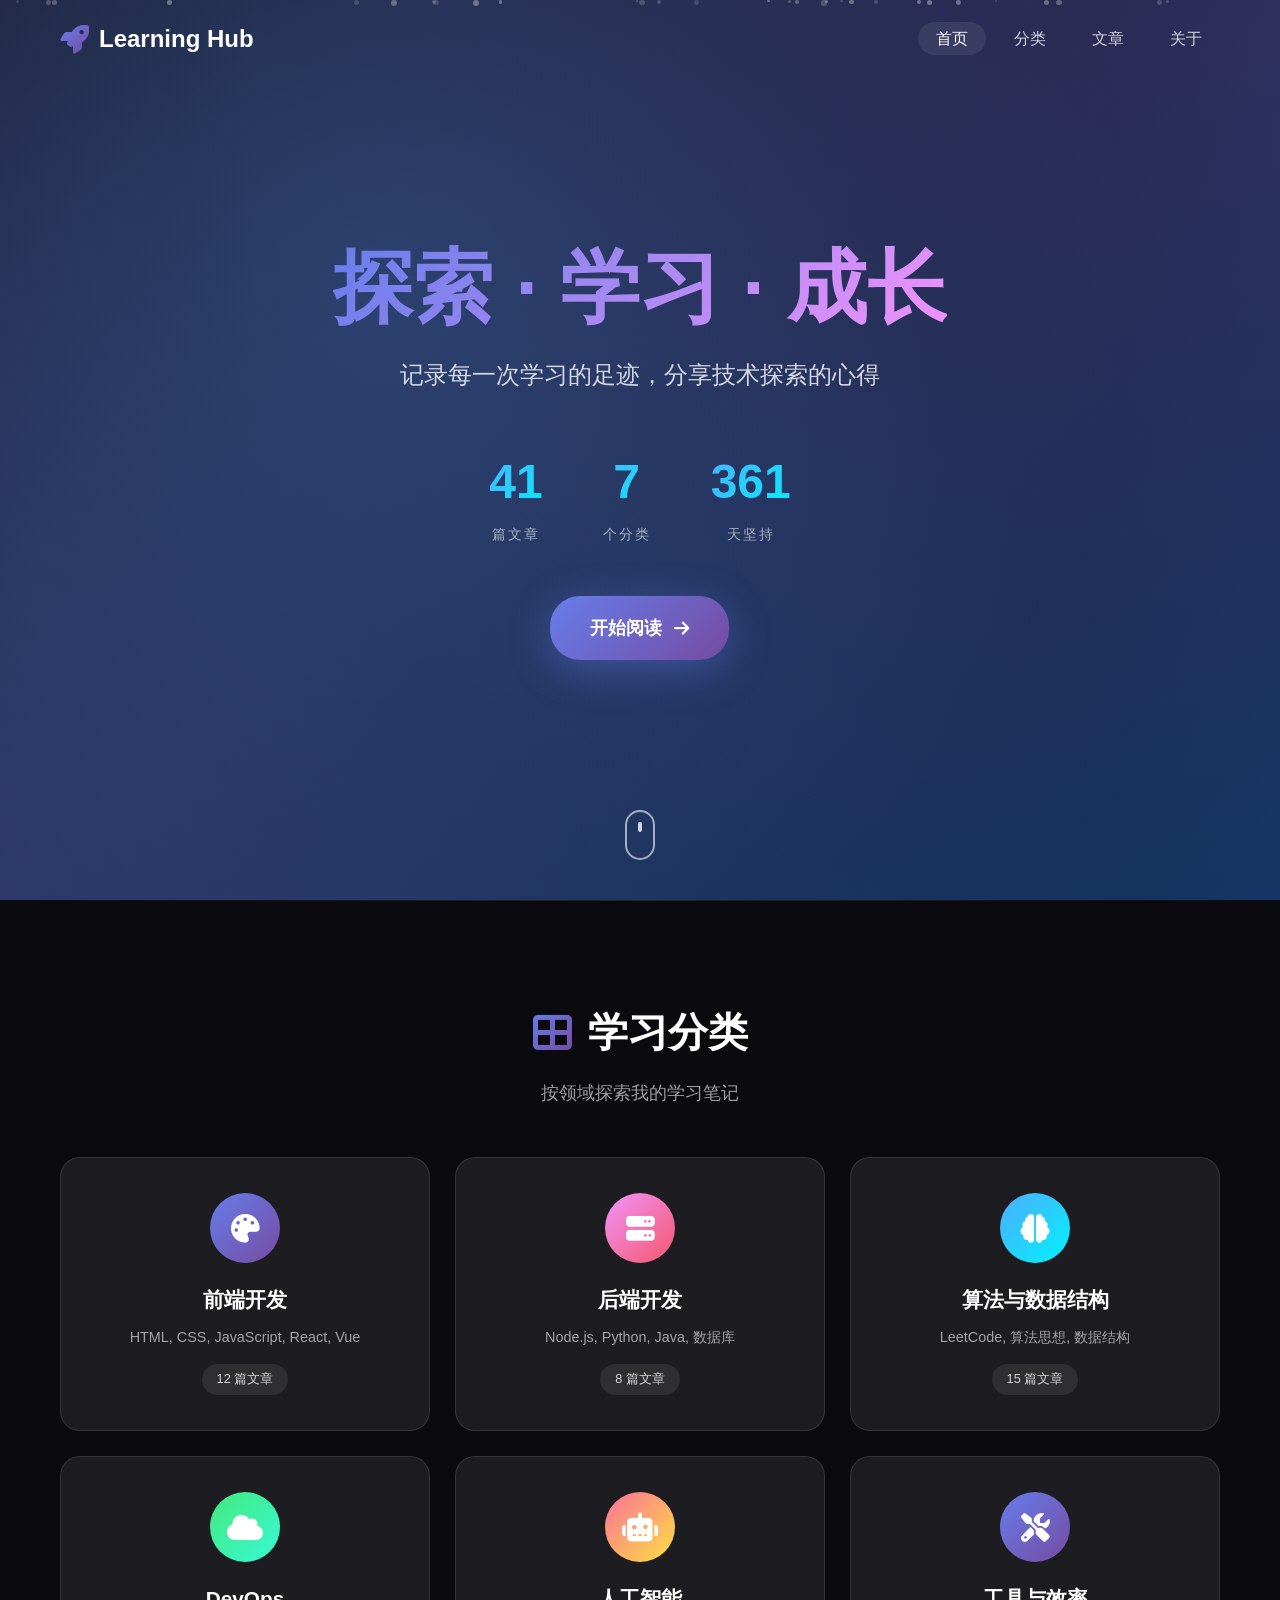
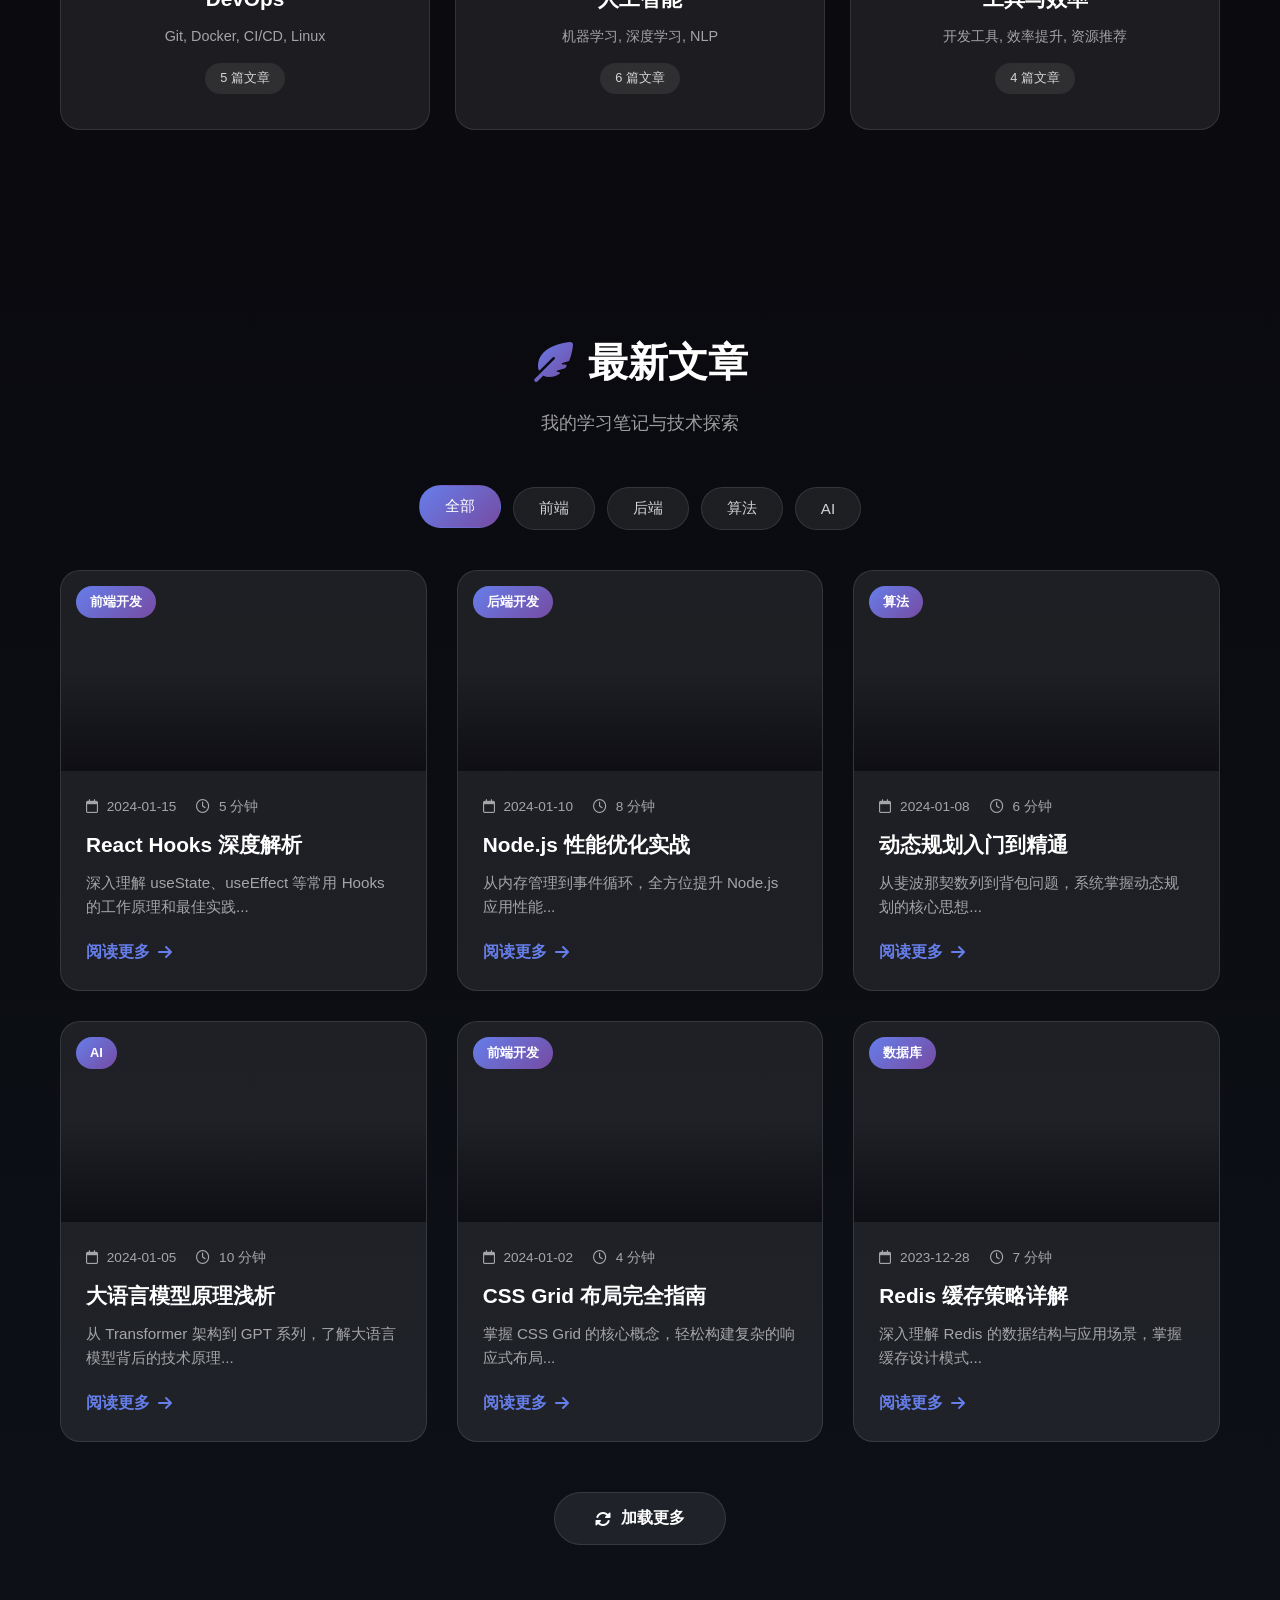
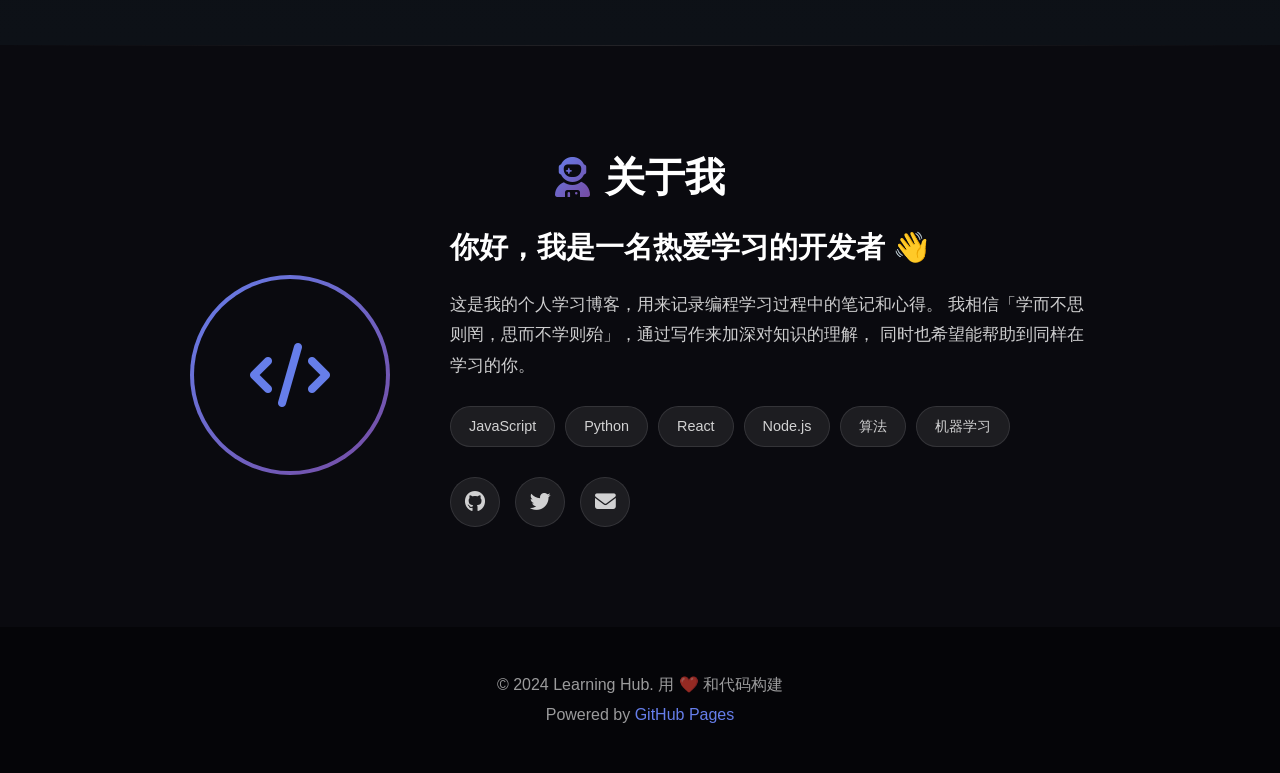
==== index.html @ 8c9c043a "Initial commit: Learning blog with gradient theme" ====
<!DOCTYPE html>
<html lang="zh-CN">
<head>
    <meta charset="UTF-8">
    <meta name="viewport" content="width=device-width, initial-scale=1.0">
    <title>我的学习博客 | Learning Blog</title>
    <link rel="stylesheet" href="style.css">
    <link rel="stylesheet" href="https://cdnjs.cloudflare.com/ajax/libs/font-awesome/6.4.0/css/all.min.css">
</head>
<body>
    <!-- 导航栏 -->
    <nav class="navbar" id="navbar">
        <div class="nav-container">
            <a href="#" class="logo">
                <i class="fas fa-rocket"></i>
                <span>Learning Hub</span>
            </a>
            <ul class="nav-links">
                <li><a href="#home" class="nav-link active">首页</a></li>
                <li><a href="#categories" class="nav-link">分类</a></li>
                <li><a href="#articles" class="nav-link">文章</a></li>
                <li><a href="#about" class="nav-link">关于</a></li>
            </ul>
            <button class="mobile-menu-btn" id="mobileMenuBtn">
                <i class="fas fa-bars"></i>
            </button>
        </div>
    </nav>

    <!-- 移动端菜单 -->
    <div class="mobile-menu" id="mobileMenu">
        <ul class="mobile-nav-links">
            <li><a href="#home" class="mobile-nav-link">首页</a></li>
            <li><a href="#categories" class="mobile-nav-link">分类</a></li>
            <li><a href="#articles" class="mobile-nav-link">文章</a></li>
            <li><a href="#about" class="mobile-nav-link">关于</a></li>
        </ul>
    </div>

    <!-- 英雄区域 -->
    <section class="hero" id="home">
        <div class="hero-particles" id="particles"></div>
        <div class="hero-content">
            <h1 class="hero-title">
                <span class="gradient-text">探索 · 学习 · 成长</span>
            </h1>
            <p class="hero-subtitle">记录每一次学习的足迹，分享技术探索的心得</p>
            <div class="hero-stats">
                <div class="stat-item">
                    <span class="stat-number" data-target="42">0</span>
                    <span class="stat-label">篇文章</span>
                </div>
                <div class="stat-item">
                    <span class="stat-number" data-target="8">0</span>
                    <span class="stat-label">个分类</span>
                </div>
                <div class="stat-item">
                    <span class="stat-number" data-target="365">0</span>
                    <span class="stat-label">天坚持</span>
                </div>
            </div>
            <a href="#articles" class="cta-button">
                <span>开始阅读</span>
                <i class="fas fa-arrow-right"></i>
            </a>
        </div>
        <div class="scroll-indicator">
            <div class="mouse">
                <div class="wheel"></div>
            </div>
        </div>
    </section>

    <!-- 分类区域 -->
    <section class="categories" id="categories">
        <div class="container">
            <h2 class="section-title">
                <i class="fas fa-th-large"></i>
                学习分类
            </h2>
            <p class="section-subtitle">按领域探索我的学习笔记</p>
            <div class="category-grid">
                <div class="category-card" data-category="frontend">
                    <div class="category-icon">
                        <i class="fas fa-palette"></i>
                    </div>
                    <h3>前端开发</h3>
                    <p>HTML, CSS, JavaScript, React, Vue</p>
                    <span class="category-count">12 篇文章</span>
                </div>
                <div class="category-card" data-category="backend">
                    <div class="category-icon">
                        <i class="fas fa-server"></i>
                    </div>
                    <h3>后端开发</h3>
                    <p>Node.js, Python, Java, 数据库</p>
                    <span class="category-count">8 篇文章</span>
                </div>
                <div class="category-card" data-category="algorithm">
                    <div class="category-icon">
                        <i class="fas fa-brain"></i>
                    </div>
                    <h3>算法与数据结构</h3>
                    <p>LeetCode, 算法思想, 数据结构</p>
                    <span class="category-count">15 篇文章</span>
                </div>
                <div class="category-card" data-category="devops">
                    <div class="category-icon">
                        <i class="fas fa-cloud"></i>
                    </div>
                    <h3>DevOps</h3>
                    <p>Git, Docker, CI/CD, Linux</p>
                    <span class="category-count">5 篇文章</span>
                </div>
                <div class="category-card" data-category="ai">
                    <div class="category-icon">
                        <i class="fas fa-robot"></i>
                    </div>
                    <h3>人工智能</h3>
                    <p>机器学习, 深度学习, NLP</p>
                    <span class="category-count">6 篇文章</span>
                </div>
                <div class="category-card" data-category="tools">
                    <div class="category-icon">
                        <i class="fas fa-tools"></i>
                    </div>
                    <h3>工具与效率</h3>
                    <p>开发工具, 效率提升, 资源推荐</p>
                    <span class="category-count">4 篇文章</span>
                </div>
            </div>
        </div>
    </section>

    <!-- 文章列表 -->
    <section class="articles" id="articles">
        <div class="container">
            <h2 class="section-title">
                <i class="fas fa-feather-alt"></i>
                最新文章
            </h2>
            <p class="section-subtitle">我的学习笔记与技术探索</p>
            
            <!-- 筛选按钮 -->
            <div class="filter-buttons">
                <button class="filter-btn active" data-filter="all">全部</button>
                <button class="filter-btn" data-filter="frontend">前端</button>
                <button class="filter-btn" data-filter="backend">后端</button>
                <button class="filter-btn" data-filter="algorithm">算法</button>
                <button class="filter-btn" data-filter="ai">AI</button>
            </div>

            <div class="article-grid">
                <!-- 文章卡片 1 -->
                <article class="article-card" data-category="frontend">
                    <div class="article-image" style="background-image: url('https://images.unsplash.com/photo-1633356122544-f134324a6cee?w=400&h=250&fit=crop');">
                        <span class="article-tag">前端开发</span>
                    </div>
                    <div class="article-content">
                        <div class="article-meta">
                            <span><i class="far fa-calendar"></i> 2024-01-15</span>
                            <span><i class="far fa-clock"></i> 5 分钟</span>
                        </div>
                        <h3>React Hooks 深度解析</h3>
                        <p>深入理解 useState、useEffect 等常用 Hooks 的工作原理和最佳实践...</p>
                        <a href="posts/react-hooks.html" class="read-more">
                            阅读更多 <i class="fas fa-arrow-right"></i>
                        </a>
                    </div>
                </article>

                <!-- 文章卡片 2 -->
                <article class="article-card" data-category="backend">
                    <div class="article-image" style="background-image: url('https://images.unsplash.com/photo-1558494949-ef010cbdcc32?w=400&h=250&fit=crop');">
                        <span class="article-tag">后端开发</span>
                    </div>
                    <div class="article-content">
                        <div class="article-meta">
                            <span><i class="far fa-calendar"></i> 2024-01-10</span>
                            <span><i class="far fa-clock"></i> 8 分钟</span>
                        </div>
                        <h3>Node.js 性能优化实战</h3>
                        <p>从内存管理到事件循环，全方位提升 Node.js 应用性能...</p>
                        <a href="posts/nodejs-performance.html" class="read-more">
                            阅读更多 <i class="fas fa-arrow-right"></i>
                        </a>
                    </div>
                </article>

                <!-- 文章卡片 3 -->
                <article class="article-card" data-category="algorithm">
                    <div class="article-image" style="background-image: url('https://images.unsplash.com/photo-1509228468518-180dd4864904?w=400&h=250&fit=crop');">
                        <span class="article-tag">算法</span>
                    </div>
                    <div class="article-content">
                        <div class="article-meta">
                            <span><i class="far fa-calendar"></i> 2024-01-08</span>
                            <span><i class="far fa-clock"></i> 6 分钟</span>
                        </div>
                        <h3>动态规划入门到精通</h3>
                        <p>从斐波那契数列到背包问题，系统掌握动态规划的核心思想...</p>
                        <a href="posts/dynamic-programming.html" class="read-more">
                            阅读更多 <i class="fas fa-arrow-right"></i>
                        </a>
                    </div>
                </article>

                <!-- 文章卡片 4 -->
                <article class="article-card" data-category="ai">
                    <div class="article-image" style="background-image: url('https://images.unsplash.com/photo-1677442136019-21780ecad995?w=400&h=250&fit=crop');">
                        <span class="article-tag">AI</span>
                    </div>
                    <div class="article-content">
                        <div class="article-meta">
                            <span><i class="far fa-calendar"></i> 2024-01-05</span>
                            <span><i class="far fa-clock"></i> 10 分钟</span>
                        </div>
                        <h3>大语言模型原理浅析</h3>
                        <p>从 Transformer 架构到 GPT 系列，了解大语言模型背后的技术原理...</p>
                        <a href="posts/llm-introduction.html" class="read-more">
                            阅读更多 <i class="fas fa-arrow-right"></i>
                        </a>
                    </div>
                </article>

                <!-- 文章卡片 5 -->
                <article class="article-card" data-category="frontend">
                    <div class="article-image" style="background-image: url('https://images.unsplash.com/photo-1555066931-4365d14bab8c?w=400&h=250&fit=crop');">
                        <span class="article-tag">前端开发</span>
                    </div>
                    <div class="article-content">
                        <div class="article-meta">
                            <span><i class="far fa-calendar"></i> 2024-01-02</span>
                            <span><i class="far fa-clock"></i> 4 分钟</span>
                        </div>
                        <h3>CSS Grid 布局完全指南</h3>
                        <p>掌握 CSS Grid 的核心概念，轻松构建复杂的响应式布局...</p>
                        <a href="posts/css-grid.html" class="read-more">
                            阅读更多 <i class="fas fa-arrow-right"></i>
                        </a>
                    </div>
                </article>

                <!-- 文章卡片 6 -->
                <article class="article-card" data-category="backend">
                    <div class="article-image" style="background-image: url('https://images.unsplash.com/photo-1544383835-bda2bc66a55d?w=400&h=250&fit=crop');">
                        <span class="article-tag">数据库</span>
                    </div>
                    <div class="article-content">
                        <div class="article-meta">
                            <span><i class="far fa-calendar"></i> 2023-12-28</span>
                            <span><i class="far fa-clock"></i> 7 分钟</span>
                        </div>
                        <h3>Redis 缓存策略详解</h3>
                        <p>深入理解 Redis 的数据结构与应用场景，掌握缓存设计模式...</p>
                        <a href="posts/redis-cache.html" class="read-more">
                            阅读更多 <i class="fas fa-arrow-right"></i>
                        </a>
                    </div>
                </article>
            </div>

            <div class="load-more">
                <button class="load-more-btn">
                    <i class="fas fa-sync-alt"></i>
                    加载更多
                </button>
            </div>
        </div>
    </section>

    <!-- 关于我 -->
    <section class="about" id="about">
        <div class="container">
            <h2 class="section-title">
                <i class="fas fa-user-astronaut"></i>
                关于我
            </h2>
            <div class="about-content">
                <div class="about-avatar">
                    <div class="avatar-wrapper">
                        <div class="avatar-placeholder">
                            <i class="fas fa-code"></i>
                        </div>
                    </div>
                </div>
                <div class="about-info">
                    <h3>你好，我是一名热爱学习的开发者 👋</h3>
                    <p>
                        这是我的个人学习博客，用来记录编程学习过程中的笔记和心得。
                        我相信「学而不思则罔，思而不学则殆」，通过写作来加深对知识的理解，
                        同时也希望能帮助到同样在学习的你。
                    </p>
                    <div class="about-skills">
                        <span class="skill-tag">JavaScript</span>
                        <span class="skill-tag">Python</span>
                        <span class="skill-tag">React</span>
                        <span class="skill-tag">Node.js</span>
                        <span class="skill-tag">算法</span>
                        <span class="skill-tag">机器学习</span>
                    </div>
                    <div class="about-social">
                        <a href="https://github.com/" target="_blank" class="social-link">
                            <i class="fab fa-github"></i>
                        </a>
                        <a href="https://twitter.com/" target="_blank" class="social-link">
                            <i class="fab fa-twitter"></i>
                        </a>
                        <a href="mailto:your@email.com" class="social-link">
                            <i class="fas fa-envelope"></i>
                        </a>
                    </div>
                </div>
            </div>
        </div>
    </section>

    <!-- 页脚 -->
    <footer class="footer">
        <div class="container">
            <div class="footer-content">
                <p>© 2024 Learning Hub. 用 ❤️ 和代码构建</p>
                <p>Powered by <a href="https://pages.github.com/" target="_blank">GitHub Pages</a></p>
            </div>
        </div>
    </footer>

    <script src="script.js"></script>
</body>
</html>
---- style.css ----
/* ============================================
   全局变量与重置
============================================ */
:root {
    --gradient-1: linear-gradient(135deg, #667eea 0%, #764ba2 100%);
    --gradient-2: linear-gradient(135deg, #f093fb 0%, #f5576c 100%);
    --gradient-3: linear-gradient(135deg, #4facfe 0%, #00f2fe 100%);
    --gradient-4: linear-gradient(135deg, #43e97b 0%, #38f9d7 100%);
    --gradient-5: linear-gradient(135deg, #fa709a 0%, #fee140 100%);
    --gradient-hero: linear-gradient(135deg, #1a1a2e 0%, #16213e 50%, #0f3460 100%);
    --gradient-card: linear-gradient(145deg, rgba(255,255,255,0.1) 0%, rgba(255,255,255,0.05) 100%);
    
    --text-primary: #ffffff;
    --text-secondary: rgba(255,255,255,0.8);
    --text-muted: rgba(255,255,255,0.6);
    
    --bg-dark: #0a0a0f;
    --bg-card: rgba(255,255,255,0.05);
    --bg-glass: rgba(255,255,255,0.08);
    
    --border-glass: rgba(255,255,255,0.1);
    
    --shadow-lg: 0 25px 50px -12px rgba(0,0,0,0.5);
    --shadow-glow: 0 0 40px rgba(102,126,234,0.3);
    
    --radius-sm: 8px;
    --radius-md: 12px;
    --radius-lg: 20px;
    --radius-xl: 30px;
    
    --transition: all 0.3s cubic-bezier(0.4, 0, 0.2, 1);
}

* {
    margin: 0;
    padding: 0;
    box-sizing: border-box;
}

html {
    scroll-behavior: smooth;
}

body {
    font-family: -apple-system, BlinkMacSystemFont, 'Segoe UI', Roboto, 'Helvetica Neue', Arial, sans-serif;
    background: var(--bg-dark);
    color: var(--text-primary);
    line-height: 1.6;
    overflow-x: hidden;
}

.container {
    max-width: 1200px;
    margin: 0 auto;
    padding: 0 20px;
}

/* ============================================
   导航栏
============================================ */
.navbar {
    position: fixed;
    top: 0;
    left: 0;
    right: 0;
    z-index: 1000;
    padding: 20px 0;
    transition: var(--transition);
}

.navbar.scrolled {
    background: rgba(10,10,15,0.95);
    backdrop-filter: blur(20px);
    padding: 15px 0;
    box-shadow: 0 4px 30px rgba(0,0,0,0.3);
}

.nav-container {
    max-width: 1200px;
    margin: 0 auto;
    padding: 0 20px;
    display: flex;
    justify-content: space-between;
    align-items: center;
}

.logo {
    display: flex;
    align-items: center;
    gap: 10px;
    text-decoration: none;
    color: var(--text-primary);
    font-size: 1.5rem;
    font-weight: 700;
}

.logo i {
    background: var(--gradient-1);
    -webkit-background-clip: text;
    -webkit-text-fill-color: transparent;
    background-clip: text;
    font-size: 1.8rem;
}

.nav-links {
    display: flex;
    list-style: none;
    gap: 10px;
}

.nav-link {
    text-decoration: none;
    color: var(--text-secondary);
    padding: 8px 18px;
    border-radius: var(--radius-xl);
    transition: var(--transition);
    font-weight: 500;
}

.nav-link:hover,
.nav-link.active {
    color: var(--text-primary);
    background: var(--bg-glass);
}

.mobile-menu-btn {
    display: none;
    background: none;
    border: none;
    color: var(--text-primary);
    font-size: 1.5rem;
    cursor: pointer;
}

.mobile-menu {
    display: none;
    position: fixed;
    top: 0;
    left: 0;
    right: 0;
    bottom: 0;
    background: rgba(10,10,15,0.98);
    z-index: 999;
    justify-content: center;
    align-items: center;
}

.mobile-menu.active {
    display: flex;
}

.mobile-nav-links {
    list-style: none;
    text-align: center;
}

.mobile-nav-links li {
    margin: 20px 0;
}

.mobile-nav-link {
    text-decoration: none;
    color: var(--text-primary);
    font-size: 2rem;
    font-weight: 600;
    transition: var(--transition);
}

.mobile-nav-link:hover {
    background: var(--gradient-1);
    -webkit-background-clip: text;
    -webkit-text-fill-color: transparent;
    background-clip: text;
}

/* ============================================
   英雄区域
============================================ */
.hero {
    min-height: 100vh;
    display: flex;
    align-items: center;
    justify-content: center;
    position: relative;
    background: var(--gradient-hero);
    overflow: hidden;
}

.hero::before {
    content: '';
    position: absolute;
    top: -50%;
    left: -50%;
    width: 200%;
    height: 200%;
    background: 
        radial-gradient(circle at 20% 80%, rgba(102,126,234,0.3) 0%, transparent 50%),
        radial-gradient(circle at 80% 20%, rgba(118,75,162,0.3) 0%, transparent 50%),
        radial-gradient(circle at 40% 40%, rgba(79,172,254,0.2) 0%, transparent 40%);
    animation: float 20s ease-in-out infinite;
}

@keyframes float {
    0%, 100% { transform: translate(0, 0) rotate(0deg); }
    25% { transform: translate(2%, 2%) rotate(1deg); }
    50% { transform: translate(-1%, 3%) rotate(-1deg); }
    75% { transform: translate(3%, -1%) rotate(0.5deg); }
}

.hero-particles {
    position: absolute;
    top: 0;
    left: 0;
    width: 100%;
    height: 100%;
    overflow: hidden;
}

.particle {
    position: absolute;
    width: 4px;
    height: 4px;
    background: rgba(255,255,255,0.5);
    border-radius: 50%;
    animation: rise linear infinite;
}

@keyframes rise {
    0% {
        transform: translateY(100vh) scale(0);
        opacity: 0;
    }
    50% {
        opacity: 1;
    }
    100% {
        transform: translateY(-100px) scale(1);
        opacity: 0;
    }
}

.hero-content {
    text-align: center;
    z-index: 2;
    padding: 20px;
}

.hero-title {
    font-size: clamp(2.5rem, 8vw, 5rem);
    font-weight: 800;
    margin-bottom: 20px;
    line-height: 1.2;
}

.gradient-text {
    background: linear-gradient(135deg, #667eea 0%, #f093fb 50%, #4facfe 100%);
    -webkit-background-clip: text;
    -webkit-text-fill-color: transparent;
    background-clip: text;
    background-size: 200% 200%;
    animation: gradient-shift 5s ease infinite;
}

@keyframes gradient-shift {
    0%, 100% { background-position: 0% 50%; }
    50% { background-position: 100% 50%; }
}

.hero-subtitle {
    font-size: clamp(1rem, 3vw, 1.5rem);
    color: var(--text-secondary);
    margin-bottom: 50px;
    max-width: 600px;
    margin-left: auto;
    margin-right: auto;
}

.hero-stats {
    display: flex;
    justify-content: center;
    gap: 60px;
    margin-bottom: 50px;
    flex-wrap: wrap;
}

.stat-item {
    text-align: center;
}

.stat-number {
    display: block;
    font-size: 3rem;
    font-weight: 800;
    background: var(--gradient-3);
    -webkit-background-clip: text;
    -webkit-text-fill-color: transparent;
    background-clip: text;
}

.stat-label {
    color: var(--text-muted);
    font-size: 0.9rem;
    text-transform: uppercase;
    letter-spacing: 2px;
}

.cta-button {
    display: inline-flex;
    align-items: center;
    gap: 12px;
    padding: 18px 40px;
    background: var(--gradient-1);
    color: white;
    text-decoration: none;
    border-radius: var(--radius-xl);
    font-size: 1.1rem;
    font-weight: 600;
    transition: var(--transition);
    box-shadow: 0 10px 40px rgba(102,126,234,0.4);
}

.cta-button:hover {
    transform: translateY(-3px);
    box-shadow: 0 15px 50px rgba(102,126,234,0.6);
}

.cta-button i {
    transition: var(--transition);
}

.cta-button:hover i {
    transform: translateX(5px);
}

.scroll-indicator {
    position: absolute;
    bottom: 40px;
    left: 50%;
    transform: translateX(-50%);
}

.mouse {
    width: 30px;
    height: 50px;
    border: 2px solid var(--text-muted);
    border-radius: 15px;
    display: flex;
    justify-content: center;
    padding-top: 10px;
}

.wheel {
    width: 4px;
    height: 10px;
    background: var(--text-secondary);
    border-radius: 2px;
    animation: scroll-wheel 2s ease-in-out infinite;
}

@keyframes scroll-wheel {
    0%, 100% { transform: translateY(0); opacity: 1; }
    100% { transform: translateY(15px); opacity: 0; }
}

/* ============================================
   通用区块样式
============================================ */
.section-title {
    font-size: 2.5rem;
    font-weight: 700;
    text-align: center;
    margin-bottom: 15px;
    display: flex;
    align-items: center;
    justify-content: center;
    gap: 15px;
}

.section-title i {
    background: var(--gradient-1);
    -webkit-background-clip: text;
    -webkit-text-fill-color: transparent;
    background-clip: text;
}

.section-subtitle {
    text-align: center;
    color: var(--text-muted);
    font-size: 1.1rem;
    margin-bottom: 50px;
}

/* ============================================
   分类区域
============================================ */
.categories {
    padding: 100px 0;
    background: var(--bg-dark);
    position: relative;
}

.categories::before {
    content: '';
    position: absolute;
    top: 0;
    left: 0;
    right: 0;
    height: 1px;
    background: linear-gradient(90deg, transparent, var(--border-glass), transparent);
}

.category-grid {
    display: grid;
    grid-template-columns: repeat(auto-fit, minmax(280px, 1fr));
    gap: 25px;
}

.category-card {
    background: var(--bg-glass);
    border: 1px solid var(--border-glass);
    border-radius: var(--radius-lg);
    padding: 35px 30px;
    text-align: center;
    transition: var(--transition);
    cursor: pointer;
    position: relative;
    overflow: hidden;
}

.category-card::before {
    content: '';
    position: absolute;
    top: 0;
    left: 0;
    right: 0;
    height: 4px;
    background: var(--gradient-1);
    transform: scaleX(0);
    transition: var(--transition);
}

.category-card:hover::before {
    transform: scaleX(1);
}

.category-card:hover {
    transform: translateY(-8px);
    background: rgba(255,255,255,0.08);
    box-shadow: var(--shadow-glow);
}

.category-card:nth-child(2)::before { background: var(--gradient-2); }
.category-card:nth-child(3)::before { background: var(--gradient-3); }
.category-card:nth-child(4)::before { background: var(--gradient-4); }
.category-card:nth-child(5)::before { background: var(--gradient-5); }
.category-card:nth-child(6)::before { background: var(--gradient-1); }

.category-icon {
    width: 70px;
    height: 70px;
    margin: 0 auto 20px;
    background: var(--gradient-1);
    border-radius: 50%;
    display: flex;
    align-items: center;
    justify-content: center;
    font-size: 1.8rem;
    color: white;
    transition: var(--transition);
}

.category-card:nth-child(2) .category-icon { background: var(--gradient-2); }
.category-card:nth-child(3) .category-icon { background: var(--gradient-3); }
.category-card:nth-child(4) .category-icon { background: var(--gradient-4); }
.category-card:nth-child(5) .category-icon { background: var(--gradient-5); }
.category-card:nth-child(6) .category-icon { background: var(--gradient-1); }

.category-card:hover .category-icon {
    transform: scale(1.1) rotate(10deg);
}

.category-card h3 {
    font-size: 1.3rem;
    margin-bottom: 10px;
}

.category-card p {
    color: var(--text-muted);
    font-size: 0.9rem;
    margin-bottom: 15px;
}

.category-count {
    display: inline-block;
    padding: 5px 15px;
    background: var(--bg-glass);
    border-radius: var(--radius-xl);
    font-size: 0.8rem;
    color: var(--text-secondary);
}

/* ============================================
   文章区域
============================================ */
.articles {
    padding: 100px 0;
    background: linear-gradient(180deg, var(--bg-dark) 0%, #0d1117 100%);
}

.filter-buttons {
    display: flex;
    justify-content: center;
    gap: 12px;
    margin-bottom: 40px;
    flex-wrap: wrap;
}

.filter-btn {
    padding: 10px 25px;
    background: var(--bg-glass);
    border: 1px solid var(--border-glass);
    border-radius: var(--radius-xl);
    color: var(--text-secondary);
    cursor: pointer;
    transition: var(--transition);
    font-size: 0.95rem;
    font-weight: 500;
}

.filter-btn:hover,
.filter-btn.active {
    background: var(--gradient-1);
    border-color: transparent;
    color: white;
    transform: translateY(-2px);
}

.article-grid {
    display: grid;
    grid-template-columns: repeat(auto-fill, minmax(340px, 1fr));
    gap: 30px;
}

.article-card {
    background: var(--bg-glass);
    border: 1px solid var(--border-glass);
    border-radius: var(--radius-lg);
    overflow: hidden;
    transition: var(--transition);
}

.article-card:hover {
    transform: translateY(-10px);
    box-shadow: var(--shadow-glow);
    border-color: rgba(102,126,234,0.3);
}

.article-card.hidden {
    display: none;
}

.article-image {
    height: 200px;
    background-size: cover;
    background-position: center;
    position: relative;
}

.article-image::after {
    content: '';
    position: absolute;
    bottom: 0;
    left: 0;
    right: 0;
    height: 50%;
    background: linear-gradient(transparent, rgba(10,10,15,0.8));
}

.article-tag {
    position: absolute;
    top: 15px;
    left: 15px;
    padding: 6px 14px;
    background: var(--gradient-1);
    border-radius: var(--radius-xl);
    font-size: 0.8rem;
    font-weight: 600;
    z-index: 2;
}

.article-content {
    padding: 25px;
}

.article-meta {
    display: flex;
    gap: 20px;
    margin-bottom: 12px;
    font-size: 0.85rem;
    color: var(--text-muted);
}

.article-meta i {
    margin-right: 5px;
}

.article-content h3 {
    font-size: 1.3rem;
    margin-bottom: 12px;
    line-height: 1.4;
}

.article-content p {
    color: var(--text-muted);
    font-size: 0.95rem;
    margin-bottom: 20px;
    display: -webkit-box;
    -webkit-line-clamp: 2;
    -webkit-box-orient: vertical;
    overflow: hidden;
}

.read-more {
    display: inline-flex;
    align-items: center;
    gap: 8px;
    color: #667eea;
    text-decoration: none;
    font-weight: 600;
    transition: var(--transition);
}

.read-more:hover {
    gap: 12px;
    color: #f093fb;
}

.load-more {
    text-align: center;
    margin-top: 50px;
}

.load-more-btn {
    padding: 15px 40px;
    background: var(--bg-glass);
    border: 1px solid var(--border-glass);
    border-radius: var(--radius-xl);
    color: var(--text-primary);
    font-size: 1rem;
    font-weight: 600;
    cursor: pointer;
    transition: var(--transition);
    display: inline-flex;
    align-items: center;
    gap: 10px;
}

.load-more-btn:hover {
    background: var(--gradient-1);
    border-color: transparent;
    transform: translateY(-3px);
    box-shadow: 0 10px 30px rgba(102,126,234,0.4);
}

/* ============================================
   关于我
============================================ */
.about {
    padding: 100px 0;
    background: var(--bg-dark);
    position: relative;
}

.about::before {
    content: '';
    position: absolute;
    top: 0;
    left: 0;
    right: 0;
    height: 1px;
    background: linear-gradient(90deg, transparent, var(--border-glass), transparent);
}

.about-content {
    display: grid;
    grid-template-columns: auto 1fr;
    gap: 60px;
    align-items: center;
    max-width: 900px;
    margin: 0 auto;
}

.avatar-wrapper {
    width: 200px;
    height: 200px;
    border-radius: 50%;
    background: var(--gradient-1);
    padding: 4px;
    animation: avatar-glow 3s ease-in-out infinite;
}

@keyframes avatar-glow {
    0%, 100% { box-shadow: 0 0 30px rgba(102,126,234,0.3); }
    50% { box-shadow: 0 0 60px rgba(102,126,234,0.6); }
}

.avatar-placeholder {
    width: 100%;
    height: 100%;
    background: var(--bg-dark);
    border-radius: 50%;
    display: flex;
    align-items: center;
    justify-content: center;
    font-size: 4rem;
    color: #667eea;
}

.about-info h3 {
    font-size: 1.8rem;
    margin-bottom: 20px;
}

.about-info p {
    color: var(--text-secondary);
    font-size: 1.05rem;
    margin-bottom: 25px;
    line-height: 1.8;
}

.about-skills {
    display: flex;
    flex-wrap: wrap;
    gap: 10px;
    margin-bottom: 30px;
}

.skill-tag {
    padding: 8px 18px;
    background: var(--bg-glass);
    border: 1px solid var(--border-glass);
    border-radius: var(--radius-xl);
    font-size: 0.9rem;
    color: var(--text-secondary);
    transition: var(--transition);
}

.skill-tag:hover {
    background: var(--gradient-1);
    border-color: transparent;
    color: white;
    transform: translateY(-2px);
}

.about-social {
    display: flex;
    gap: 15px;
}

.social-link {
    width: 50px;
    height: 50px;
    background: var(--bg-glass);
    border: 1px solid var(--border-glass);
    border-radius: 50%;
    display: flex;
    align-items: center;
    justify-content: center;
    color: var(--text-secondary);
    font-size: 1.3rem;
    text-decoration: none;
    transition: var(--transition);
}

.social-link:hover {
    background: var(--gradient-1);
    border-color: transparent;
    color: white;
    transform: translateY(-5px);
    box-shadow: 0 10px 30px rgba(102,126,234,0.4);
}

/* ============================================
   页脚
============================================ */
.footer {
    padding: 40px 0;
    background: #050508;
    text-align: center;
}

.footer-content p {
    color: var(--text-muted);
    margin: 5px 0;
}

.footer a {
    color: #667eea;
    text-decoration: none;
}

.footer a:hover {
    text-decoration: underline;
}

/* ============================================
   响应式设计
============================================ */
@media (max-width: 768px) {
    .nav-links {
        display: none;
    }
    
    .mobile-menu-btn {
        display: block;
    }
    
    .hero-stats {
        gap: 30px;
    }
    
    .stat-number {
        font-size: 2rem;
    }
    
    .category-grid {
        grid-template-columns: repeat(auto-fit, minmax(250px, 1fr));
    }
    
    .article-grid {
        grid-template-columns: 1fr;
    }
    
    .about-content {
        grid-template-columns: 1fr;
        text-align: center;
    }
    
    .avatar-wrapper {
        margin: 0 auto;
    }
    
    .about-skills {
        justify-content: center;
    }
    
    .about-social {
        justify-content: center;
    }
    
    .section-title {
        font-size: 2rem;
    }
}

@media (max-width: 480px) {
    .hero-title {
        font-size: 2rem;
    }
    
    .hero-subtitle {
        font-size: 1rem;
    }
    
    .cta-button {
        padding: 14px 30px;
        font-size: 1rem;
    }
    
    .filter-buttons {
        gap: 8px;
    }
    
    .filter-btn {
        padding: 8px 16px;
        font-size: 0.85rem;
    }
}

/* ============================================
   动画
============================================ */
.fade-in {
    opacity: 0;
    transform: translateY(30px);
    transition: opacity 0.6s ease, transform 0.6s ease;
}

.fade-in.visible {
    opacity: 1;
    transform: translateY(0);
}
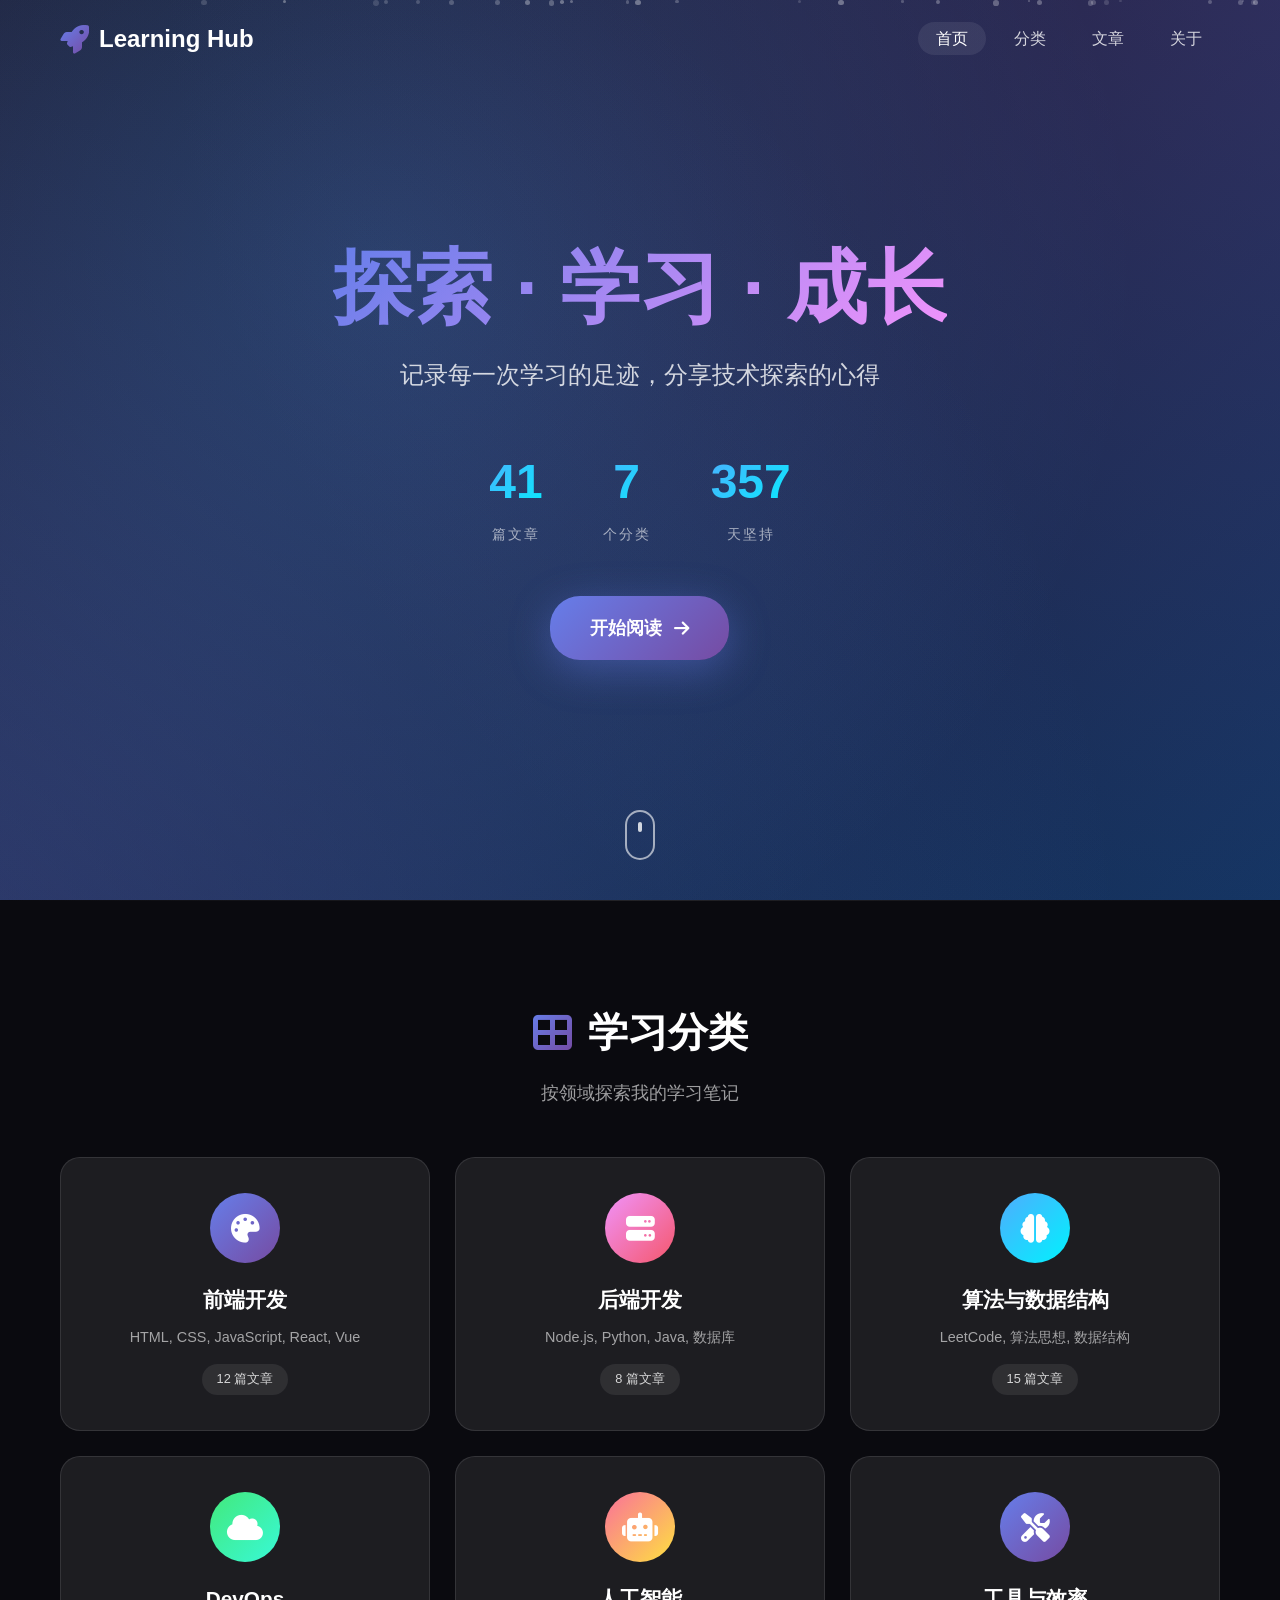
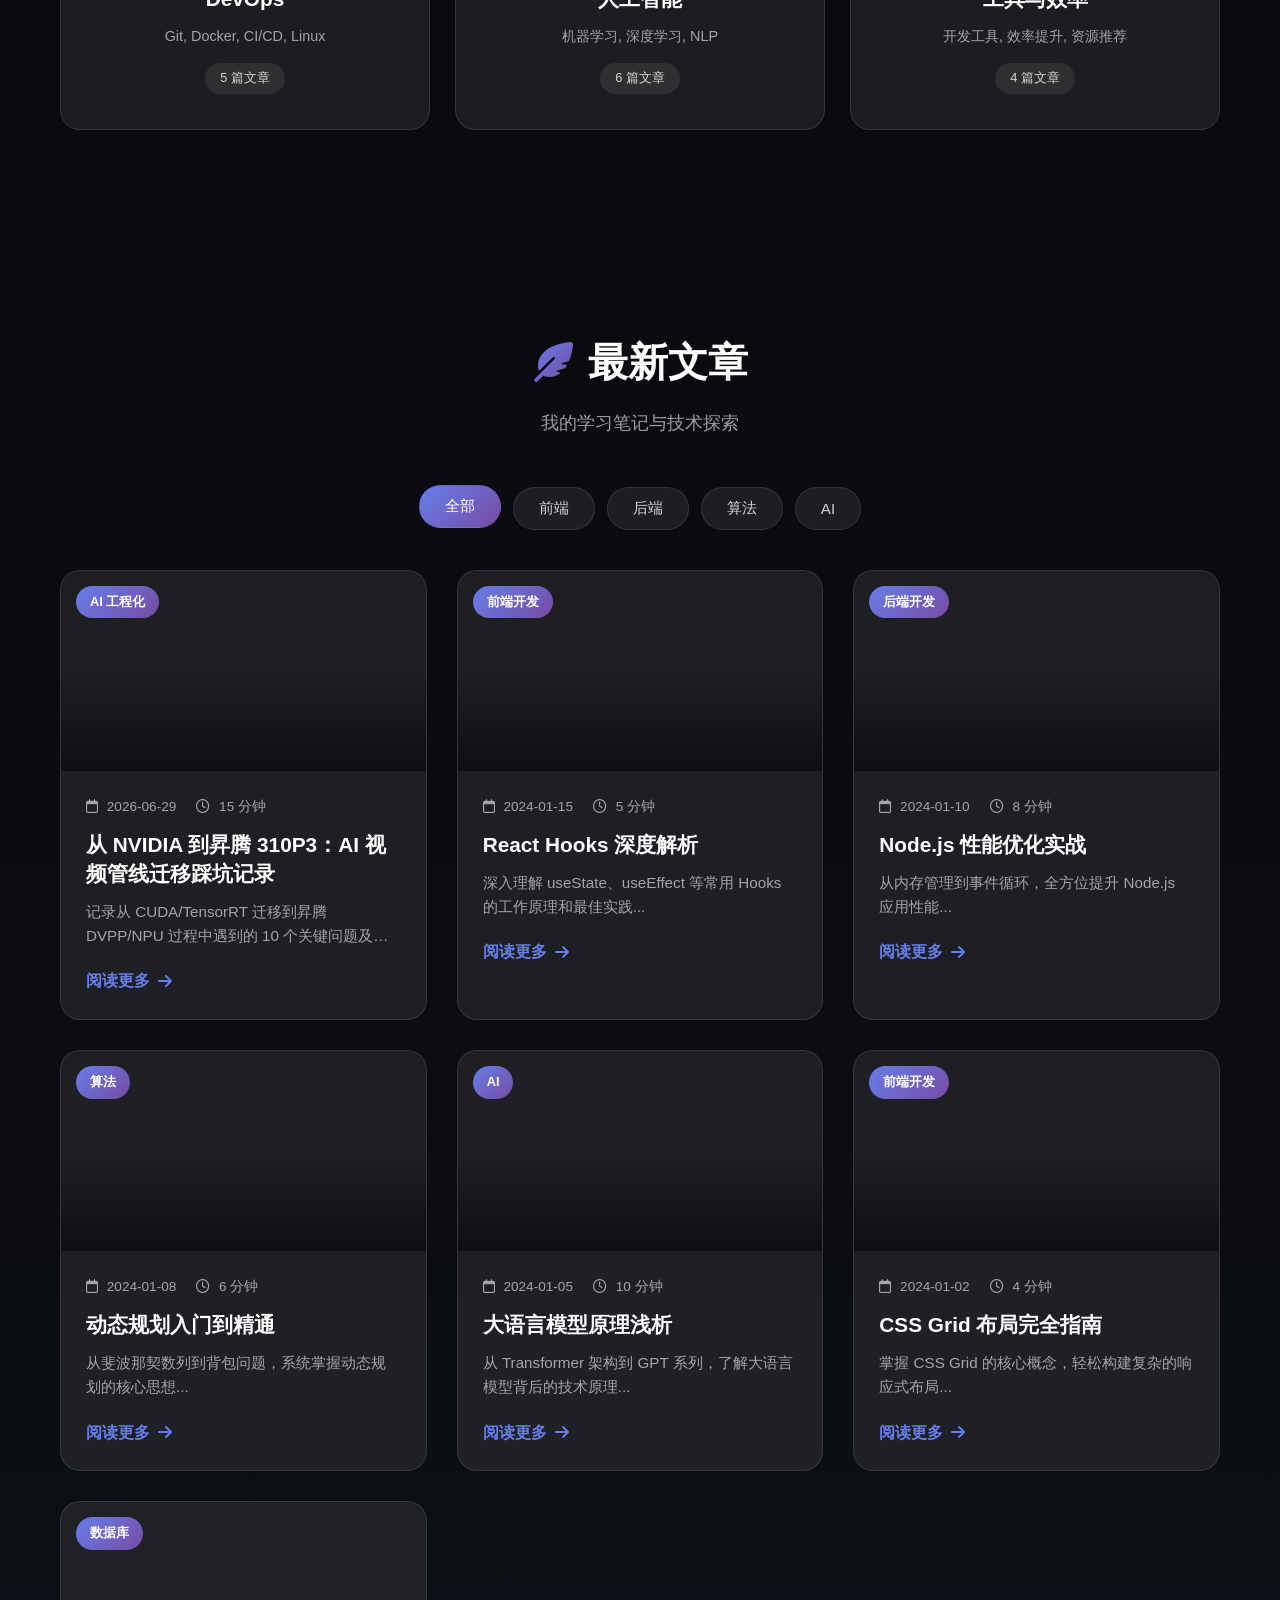
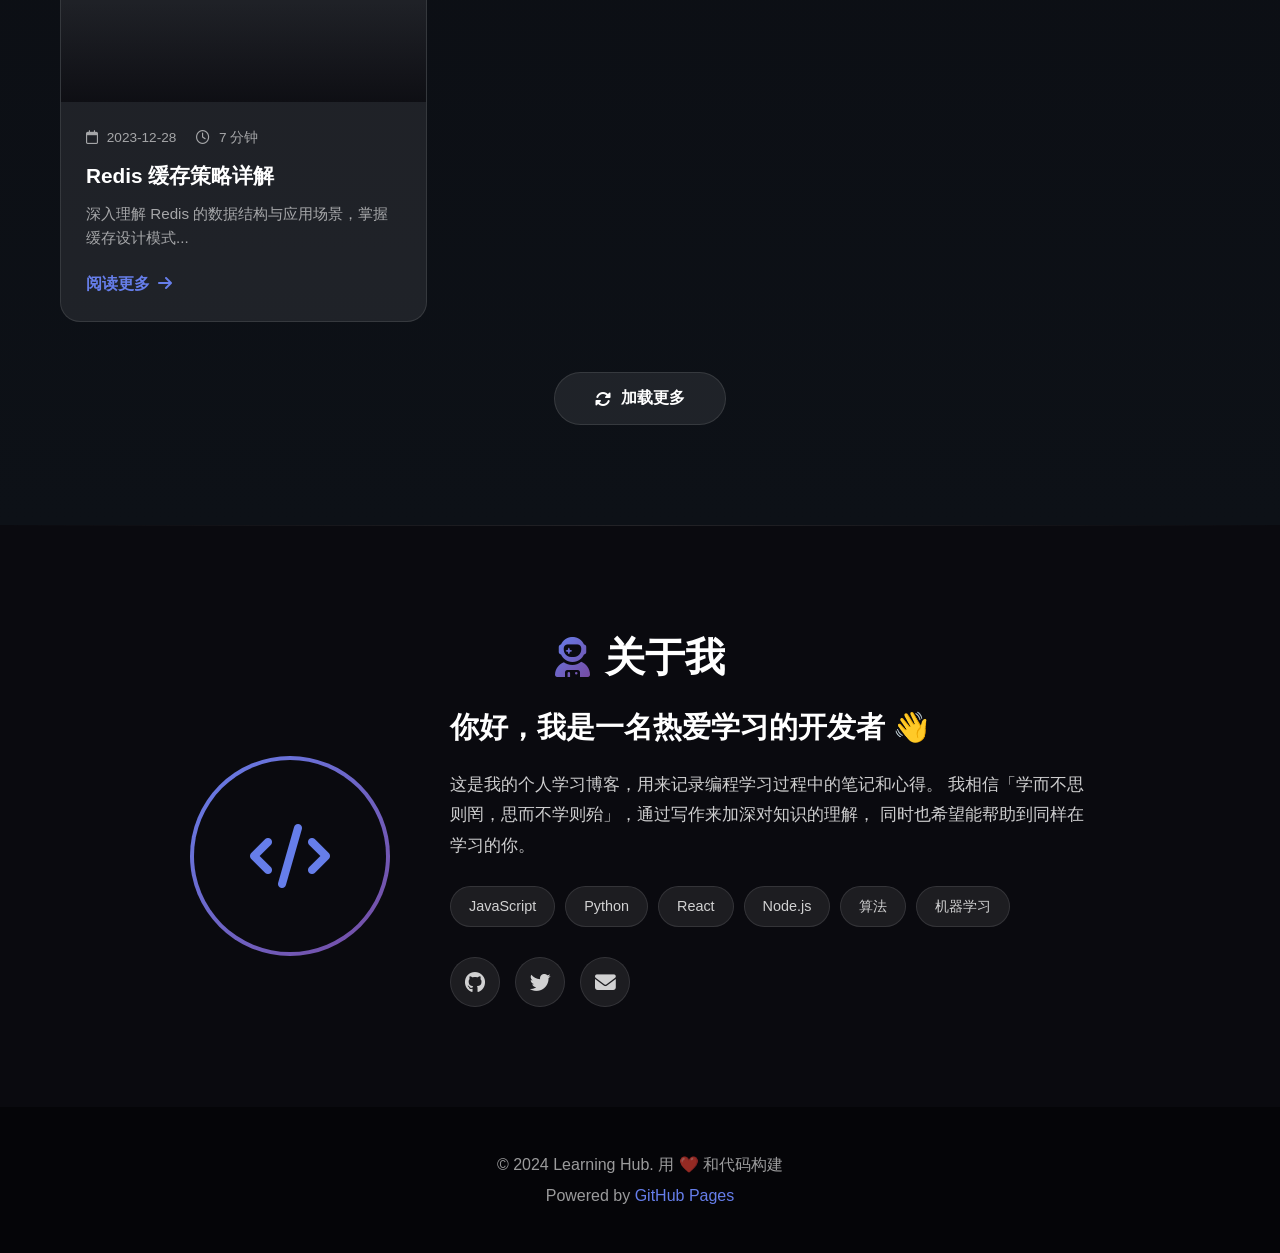
==== commit 6019becd: "feat: 添加昇腾310P3 AI视频管线迁移踩坑记录文章" ====
--- a/index.html
+++ b/index.html
@@ -151,6 +151,24 @@
             </div>
 
             <div class="article-grid">
+                <!-- 文章卡片: 昇腾适配踩坑记录 -->
+                <article class="article-card" data-category="ai">
+                    <div class="article-image" style="background-image: url('https://images.unsplash.com/photo-1518770660439-4636190af475?w=400&h=250&fit=crop');">
+                        <span class="article-tag">AI 工程化</span>
+                    </div>
+                    <div class="article-content">
+                        <div class="article-meta">
+                            <span><i class="far fa-calendar"></i> 2026-06-29</span>
+                            <span><i class="far fa-clock"></i> 15 分钟</span>
+                        </div>
+                        <h3>从 NVIDIA 到昇腾 310P3：AI 视频管线迁移踩坑记录</h3>
+                        <p>记录从 CUDA/TensorRT 迁移到昇腾 DVPP/NPU 过程中遇到的 10 个关键问题及解决方案...</p>
+                        <a href="posts/ascend-310p3-adaptation.html" class="read-more">
+                            阅读更多 <i class="fas fa-arrow-right"></i>
+                        </a>
+                    </div>
+                </article>
+
                 <!-- 文章卡片 1 -->
                 <article class="article-card" data-category="frontend">
                     <div class="article-image" style="background-image: url('https://images.unsplash.com/photo-1633356122544-f134324a6cee?w=400&h=250&fit=crop');">
